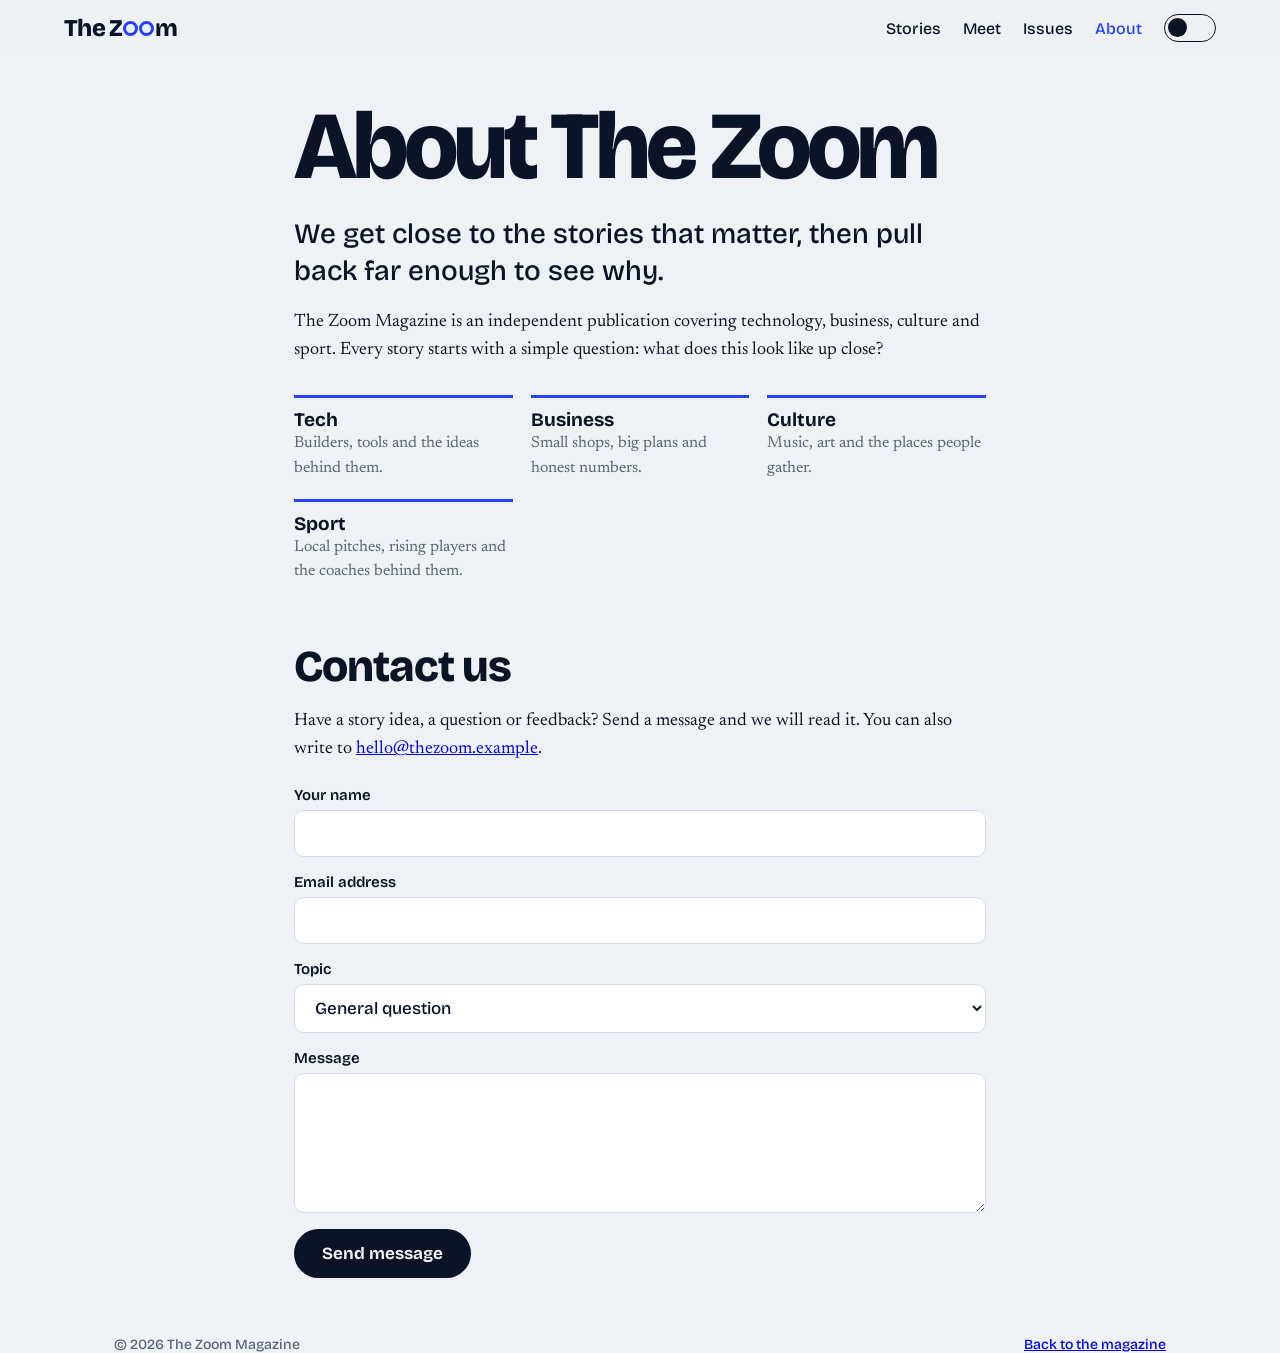
==== about.html @ 5d70ca10 "Add files via upload" ====
<!DOCTYPE html>
<html lang="en">
<head>
<meta charset="utf-8">
<meta name="viewport" content="width=device-width, initial-scale=1">
<title>About and Contact | The Zoom Magazine</title>
<meta name="description" content="About The Zoom Magazine and how to get in touch.">
<meta name="theme-color" content="#2540ff">
<script src="theme.js"></script>
<link rel="preconnect" href="https://fonts.googleapis.com">
<link rel="preconnect" href="https://fonts.gstatic.com" crossorigin>
<link href="https://fonts.googleapis.com/css2?family=Bricolage+Grotesque:opsz,wght@12..96,400..800&family=Newsreader:opsz,wght@6..72,400..600&display=swap" rel="stylesheet">
<link rel="stylesheet" href="style.css">
</head>
<body>
<header>
  <a class="logo" href="index.html" aria-label="The Zoom Magazine, home">The Z<span class="o"></span><span class="o"></span>m</a>
  <nav><a href="index.html#stories">Stories</a><a href="meet.html">Meet</a><a href="issues.html">Issues</a><a href="about.html" aria-current="page">About</a><button class="theme" id="theme" role="switch" aria-checked="false" aria-label="Dark mode"></button></nav>
</header>

<main class="wrap page">
  <h1>About The Zoom</h1>
  <p class="lead">We get close to the stories that matter, then pull back far enough to see why.</p>
  <p>The Zoom Magazine is an independent publication covering technology, business, culture and sport. Every story starts with a simple question: what does this look like up close?</p>
  <ul class="topics">
    <li><strong>Tech</strong>Builders, tools and the ideas behind them.</li>
    <li><strong>Business</strong>Small shops, big plans and honest numbers.</li>
    <li><strong>Culture</strong>Music, art and the places people gather.</li>
    <li><strong>Sport</strong>Local pitches, rising players and the coaches behind them.</li>
  </ul>

  <section class="contact" id="contact">
    <h2>Contact us</h2>
    <p>Have a story idea, a question or feedback? Send a message and we will read it. You can also write to <a id="mailink" href="mailto:hello@thezoom.example">hello@thezoom.example</a>.</p>
    <form id="cform" class="cform" novalidate>
      <div class="field"><label for="cname">Your name</label><input id="cname" autocomplete="name"></div>
      <div class="field"><label for="cemail">Email address</label><input id="cemail" type="email" autocomplete="email"></div>
      <div class="field"><label for="ctopic">Topic</label>
        <select id="ctopic"><option>General question</option><option>Story idea</option><option>Advertising</option><option>Report a problem</option></select></div>
      <div class="field"><label for="cmsg">Message</label><textarea id="cmsg"></textarea></div>
      <button type="submit">Send message</button>
      <p id="cnote" role="status"></p>
    </form>
  </section>
</main>

<footer class="wrap">
  <span>&copy; <span id="year">2026</span> The Zoom Magazine</span>
  <span><a href="index.html">Back to the magazine</a></span>
</footer>
<script src="config.js"></script>
<script>
// The email address comes from config.js. Sending opens the visitor's email app.
const TO = SITE.email;
const $ = id => document.getElementById(id);
$('year').textContent = new Date().getFullYear();
$('mailink').href = 'mailto:' + TO; $('mailink').textContent = TO;
$('cform').addEventListener('submit', e => {
  e.preventDefault();
  const name = $('cname').value.trim(), email = $('cemail').value.trim(), msg = $('cmsg').value.trim(), topic = $('ctopic').value;
  let err = '';
  if (!name) err = 'Please enter your name.';
  else if (!/^[^\s@]+@[^\s@]+\.[^\s@]+$/.test(email)) err = 'Enter a valid email address, like name@example.com.';
  else if (msg.length < 10) err = 'Write a message of at least 10 characters.';
  $('cnote').textContent = err || 'Opening your email app so you can send this message.';
  if (!err) location.href = 'mailto:' + TO + '?subject=' + encodeURIComponent('The Zoom: ' + topic) + '&body=' + encodeURIComponent(msg + '\n\nFrom ' + name + ' (' + email + ')');
});
</script>
</body>
</html>
---- style.css ----
:root{color-scheme:light;--paper:#eef1f5;--ink:#0b1426;--blue:#2540ff;--sun:#ffd23f;--mute:#5b6578;--line:#d5dbe5;--head-bg:#eef1f5e8;--lens-bg:#2540ff;--lens-ink:#ffd23f;--band:#2540ff;--field:#fff;
--head:"Bricolage Grotesque","Arial Black",system-ui,sans-serif;--body:"Newsreader",Georgia,serif}
[data-theme=dark]{color-scheme:dark;--paper:#0b1220;--ink:#e8edf7;--blue:#8a9bff;--mute:#9aa6bd;--line:#26314a;--head-bg:#0b1220e8;--lens-bg:#ffd23f;--lens-ink:#0b1220;--band:#1b2870;--field:#141d33}
*{box-sizing:border-box}
html{scroll-behavior:smooth}
body{margin:0;background:var(--paper);color:var(--ink);font:400 18px/1.55 var(--body)}
:focus-visible{outline:3px solid var(--blue);outline-offset:3px}
.wrap{max-width:1180px;margin:0 auto;padding:0 5vw}
h1,h2,h3{margin:0}
h2{font:800 clamp(28px,4vw,44px)/1.05 var(--head);letter-spacing:-.02em}
#bar{position:fixed;top:0;left:0;width:100%;height:3px;background:var(--blue);transform:scaleX(0);transform-origin:left;z-index:30}
header{position:sticky;top:0;z-index:20;display:flex;justify-content:space-between;align-items:center;padding:14px 5vw;background:var(--head-bg);backdrop-filter:blur(8px);transition:transform .3s}
header.hide{transform:translateY(-100%)}
.logo{font:800 24px var(--head);letter-spacing:-.03em;color:var(--ink);text-decoration:none}
.o{display:inline-block;width:.62em;height:.62em;border:.13em solid var(--blue);border-radius:50%;margin:0 .03em}
nav{display:flex;gap:22px;align-items:center}
nav a[aria-current]{color:var(--blue)}
.theme{position:relative;width:52px;height:28px;padding:0;border:1.5px solid var(--ink);border-radius:999px;background:transparent;cursor:pointer}
.theme::after{content:"";position:absolute;top:3px;left:3px;width:19px;height:19px;border-radius:50%;background:var(--ink);transition:transform .25s,background .25s}
.theme[aria-checked=true]::after{transform:translateX(24px);background:var(--sun)}
nav a{font:500 16px var(--head);color:var(--ink);text-decoration:none}
nav a:hover{color:var(--blue)}
section{scroll-margin-top:60px}

.hero{position:relative;height:min(84vh,700px);overflow:hidden;cursor:crosshair;touch-action:pan-y;--x:70%;--y:50%;--r:0px}
.wide,.lens .inner{position:absolute;inset:0;display:flex;flex-direction:column;justify-content:center;padding:0 5vw}
.mast{font:800 clamp(80px,19vw,260px)/.82 var(--head);letter-spacing:-.045em}
.tag{font:500 clamp(18px,2.4vw,28px)/1.25 var(--head);margin:22px 0 0;max-width:22ch}
.lens{position:absolute;inset:0;background:var(--lens-bg);color:var(--lens-ink);clip-path:circle(var(--r) at var(--x) var(--y));pointer-events:none}
.lens .inner{transform:scale(1.7);transform-origin:var(--x) var(--y)}
.ring{position:absolute;left:var(--x);top:var(--y);width:calc(var(--r)*2);height:calc(var(--r)*2);transform:translate(-50%,-50%);border:3px solid var(--sun);border-radius:50%;box-shadow:0 0 0 2px var(--blue);pointer-events:none}
.hint{position:absolute;left:5vw;bottom:22px;margin:0;font:500 14px var(--head);color:var(--mute);transition:opacity .4s}
.hint.gone{opacity:0}

#stories{padding-top:56px}
.tools{display:flex;flex-wrap:wrap;gap:14px;justify-content:space-between;align-items:center;margin:22px 0 10px}
.chips{display:flex;flex-wrap:wrap;gap:10px}
.search{flex:0 1 280px;font:500 16px var(--head);padding:10px 18px;border:1.5px solid var(--ink);background:transparent}
.search::placeholder{color:var(--mute)}
.count{margin:0 0 22px;font:500 14px var(--head);color:var(--mute)}
.empty{grid-column:1/-1;color:var(--mute)}
.chip{font:600 15px var(--head);padding:8px 18px;border-radius:999px;border:1.5px solid var(--ink);background:transparent;color:var(--ink);cursor:pointer;transition:background .2s,color .2s}
.chip:hover{background:var(--line)}
.chip[aria-pressed=true]{background:var(--ink);color:var(--paper)}
.grid{display:grid;grid-template-columns:repeat(auto-fill,minmax(270px,1fr));gap:34px 24px;transition:opacity .18s,transform .18s}
.grid.swap{opacity:0;transform:translateY(8px)}
.feat{grid-column:span 2}
.card{position:relative}
.card:focus-within{outline:3px solid var(--blue);outline-offset:6px;border-radius:6px}
.art{position:relative;overflow:hidden;border-radius:6px;aspect-ratio:4/3;background:var(--b)}
.feat .art{aspect-ratio:16/9}
.art i{display:block;width:100%;height:100%;transition:transform .6s cubic-bezier(.2,.7,.2,1);
background:radial-gradient(circle at 72% 62%,transparent 0 20%,#ffffff66 20% 22%,transparent 23%),radial-gradient(circle at 28% 32%,var(--c) 0 14%,transparent 15%),linear-gradient(135deg,var(--a),var(--b))}
.art img{position:absolute;inset:0;width:100%;height:100%;object-fit:cover;transition:transform .6s cubic-bezier(.2,.7,.2,1)}
.card:hover .art i,.card:focus-within .art i,.card:hover .art img,.card:focus-within .art img{transform:scale(1.15)}
.meta{display:flex;gap:12px;font:600 13px var(--head);color:var(--mute);margin:14px 0 6px}
.cat{color:var(--blue)}
h3{font:700 clamp(20px,2.2vw,26px)/1.12 var(--head);letter-spacing:-.01em;margin-bottom:8px}
.feat h3{font-size:clamp(26px,3.2vw,38px)}
h3 a{color:inherit;text-decoration:none}
h3 a::after{content:"";position:absolute;inset:0}
.card p{margin:0;color:var(--mute);font-size:17px}

.join{background:var(--band);color:#fff;padding:64px 0;margin-top:90px}
.join h2{color:var(--sun)}
.join p{margin:12px 0 0;max-width:44ch}
.join :focus-visible{outline-color:var(--sun)}
form{display:flex;flex-wrap:wrap;gap:10px;margin-top:22px;max-width:560px}
input{flex:1 1 240px;font:500 17px var(--head);padding:14px 20px;border:0;border-radius:999px;background:var(--field);color:var(--ink)}
.join input{background:#fff;color:#0b1426}
form button{font:700 17px var(--head);padding:14px 28px;border:0;border-radius:999px;background:var(--sun);color:#0b1426;cursor:pointer}
form button:hover{background:#fff}
#note{min-height:1.6em;font:500 16px var(--head)}
footer{display:flex;flex-wrap:wrap;justify-content:space-between;gap:8px;padding-top:28px;padding-bottom:36px;font:500 14px var(--head);color:var(--mute)}

dialog{width:min(720px,92vw);max-height:88vh;padding:0;border:0;border-radius:12px;background:var(--paper);color:var(--ink);overflow:auto}
dialog::backdrop{background:#0b1426cc;backdrop-filter:blur(3px)}
dialog[open]{animation:pop .28s cubic-bezier(.2,.8,.2,1)}
@keyframes pop{from{opacity:0;transform:scale(.94)}}
.xbar{position:sticky;top:0;height:0;display:flex;justify-content:flex-end;z-index:2}
.x{margin:12px;font:700 14px var(--head);padding:8px 16px;border:0;border-radius:999px;background:var(--paper);color:var(--ink);cursor:pointer}
.rd-art{aspect-ratio:21/9;border-radius:0}
.rd-body{padding:6px 5vw 36px;max-width:620px;margin:0 auto}
.rd-body h2{margin-bottom:16px}
.rd-body p{margin:0 0 1em}

.page{max-width:820px;padding-top:48px;padding-bottom:40px}
.page h1{font:800 clamp(44px,9vw,96px)/.9 var(--head);letter-spacing:-.04em;margin-bottom:26px}
.lead{font:500 clamp(20px,2.6vw,28px)/1.3 var(--head);margin:0 0 20px}
.topics{display:grid;grid-template-columns:repeat(auto-fit,minmax(170px,1fr));gap:18px;margin:30px 0;padding:0;list-style:none}
.topics li{border-top:3px solid var(--blue);padding-top:10px;color:var(--mute);font-size:16px}
.topics strong{display:block;font:700 19px var(--head);color:var(--ink)}
.contact{margin-top:60px}
.cform{display:block;max-width:none}
.field{display:grid;gap:6px;margin-bottom:16px}
label{font:600 15px var(--head)}
.field input,.field select,.field textarea{width:100%;font:500 17px var(--head);padding:12px 16px;border:1.5px solid var(--line);border-radius:10px;background:var(--field);color:var(--ink)}
.field textarea{min-height:140px;resize:vertical}
.cform button{background:var(--ink);color:var(--paper)}
.cform button:hover{background:var(--blue);color:#fff}
[hidden]{display:none!important}
.btn{display:inline-block;font:700 16px var(--head);padding:12px 24px;border:1.5px solid var(--ink);border-radius:999px;background:transparent;color:var(--ink);text-decoration:none;cursor:pointer;transition:background .2s,color .2s}
.btn:hover{background:var(--line)}
.btn.primary{background:var(--ink);color:var(--paper)}
.btn.primary:hover{background:var(--blue);border-color:var(--blue);color:#fff}
.badge{display:inline-block;font:700 13px var(--head);background:var(--sun);color:#0b1426;padding:4px 12px;border-radius:999px}
.cover{position:relative;display:block;overflow:hidden;border-radius:6px;aspect-ratio:3/4;background:var(--line);box-shadow:0 18px 40px -22px #000a}
.cover img{display:block;width:100%;height:100%;object-fit:cover;transition:transform .6s cubic-bezier(.2,.7,.2,1)}
.cover:hover img{transform:scale(1.06)}
.imeta{margin:0;font:600 14px var(--head);color:var(--mute)}
.latest{display:grid;grid-template-columns:minmax(220px,360px) 1fr;gap:clamp(24px,5vw,64px);align-items:center;padding-top:48px}
.latest h1{font:800 clamp(38px,6vw,72px)/.95 var(--head);letter-spacing:-.035em;margin:14px 0}
.latest p{margin:0 0 12px}
.opts{list-style:none;padding:0;margin:24px 0 0;max-width:520px}
.opt{display:flex;align-items:center;justify-content:space-between;gap:12px;flex-wrap:wrap;padding:14px 0;border-top:1px solid var(--line)}
.opt b{display:block;font:700 18px var(--head)}
.opt span{font:500 15px var(--head);color:var(--mute)}
.next{margin-top:18px;font:500 15px var(--head);color:var(--mute)}
#archive{padding-top:72px}
.shelf{display:grid;grid-template-columns:repeat(auto-fill,minmax(210px,1fr));gap:36px 24px;margin-top:26px}
.issue h3{font:700 20px var(--head);margin:14px 0 2px}
.issue .imeta{margin-bottom:12px}
.mini{display:flex;flex-wrap:wrap;gap:8px}
.mini .btn{padding:7px 14px;font-size:14px}
.teaser{display:grid;grid-template-columns:150px 1fr;gap:28px;align-items:center;margin-top:80px}
.teaser h2{margin:10px 0}
.teaser p{margin:0 0 16px;color:var(--mute)}
.cform button{margin-right:8px}
.cform .alt{background:transparent;color:var(--ink);border:1.5px solid var(--ink)}
#order{width:min(520px,94vw)}
#order form{margin:0;padding:28px}
#order h2{font-size:30px;margin-bottom:6px}
#order .imeta{margin-bottom:20px}
#viewer{width:min(960px,96vw);height:90vh;overflow:hidden}
.vbar{display:flex;justify-content:space-between;align-items:center;gap:10px;padding:10px 14px;font:700 16px var(--head)}
.vbar span:last-child{display:flex;gap:8px}
.vbar .btn{padding:6px 14px;font-size:14px}
#viewer iframe{display:block;width:100%;height:calc(100% - 56px);border:0;background:#fff}
@media (max-width:700px){.latest{grid-template-columns:1fr}.latest .cover{max-width:300px}.teaser{grid-template-columns:100px 1fr}}
.top{list-style:none;margin:22px 0 0;padding:0;display:grid;grid-template-columns:repeat(auto-fit,minmax(220px,1fr));gap:22px}
.top a{display:block;color:inherit;text-decoration:none;border-top:3px solid var(--ink);padding-top:12px}
.top b{display:block;font:800 44px/1 var(--head);letter-spacing:-.03em;color:var(--blue)}
.top .cat{font:600 13px var(--head)}
.top strong{display:block;margin-top:4px;font:700 19px/1.2 var(--head)}
.top a:hover strong{color:var(--blue)}
#popular{padding-top:72px}
.article{max-width:760px;padding-top:36px}
.back{font:600 15px var(--head);color:var(--mute);text-decoration:none}
.back:hover{color:var(--blue)}
.article h1{font:800 clamp(34px,6vw,60px)/1 var(--head);letter-spacing:-.03em;margin:6px 0 14px}
.dek{font:500 clamp(19px,2.4vw,24px)/1.35 var(--head);color:var(--mute);margin:0 0 14px}
.byline{margin:0 0 26px;font:600 14px var(--head);color:var(--mute)}
.art.wideimg{aspect-ratio:16/9;margin-bottom:34px}
.prose{font-size:20px;line-height:1.7}
.prose p{margin:0 0 1.2em}
.prose h2{font:800 28px/1.15 var(--head);letter-spacing:-.01em;margin:1.6em 0 .6em}
.prose blockquote{margin:1.6em 0;padding-left:20px;border-left:4px solid var(--blue);font:600 24px/1.3 var(--head)}
.prose a{color:var(--blue)}
.share{display:flex;flex-wrap:wrap;align-items:center;gap:10px;margin:36px 0 8px;padding:20px 0;border-top:1px solid var(--line);border-bottom:1px solid var(--line)}
.share span{margin-right:6px;font:700 15px var(--head)}
.share .btn{padding:8px 18px;font-size:15px}
.more{padding-top:48px}
.more .grid{margin-top:22px}
.pop{position:fixed;right:20px;bottom:20px;z-index:40;width:min(380px,calc(100vw - 32px));padding:22px;background:var(--paper);color:var(--ink);border:1.5px solid var(--ink);border-radius:14px;box-shadow:0 22px 50px -20px #000a;opacity:0;transform:translateY(30px);transition:transform .35s cubic-bezier(.2,.8,.2,1),opacity .35s}
.pop.show{opacity:1;transform:none}
.pop h2{font:800 22px/1.1 var(--head);margin:0 30px 8px 0}
.pop p{margin:0 0 12px;font-size:16px;color:var(--mute)}
.pop form{margin:0;gap:8px;max-width:none}
.pop input{flex:1 1 150px;padding:11px 16px;border:1.5px solid var(--line)}
.pop form button{padding:11px 20px;font-size:16px}
.pop #pnote{min-height:0;margin:10px 0 0;font:500 14px var(--head)}
.pclose{position:absolute;top:10px;right:12px;width:32px;height:32px;padding:0;border:0;border-radius:50%;background:transparent;color:var(--ink);font:400 26px/1 var(--head);cursor:pointer}
.pclose:hover{background:var(--line)}
@media (max-width:640px){.feat{grid-column:auto}nav{gap:14px}}
@media (prefers-reduced-motion:reduce){html{scroll-behavior:auto}*{transition:none!important;animation:none!important}}

.meet-hero{padding-top:56px}
.meet-hero h1{font:800 clamp(72px,16vw,190px)/.85 var(--head);letter-spacing:-.045em}
.meet-hero .lead{max-width:30ch;margin-top:22px}
.people{display:grid;grid-template-columns:repeat(auto-fit,minmax(300px,1fr));gap:64px 40px;margin-top:44px}
.person{position:relative;display:grid;gap:10px;align-content:start;justify-items:start}
.person:focus-within{outline:3px solid var(--blue);outline-offset:8px;border-radius:12px}
.portrait{width:min(100%,280px);aspect-ratio:1;border-radius:50%;border:3px solid var(--sun);box-shadow:0 0 0 4px var(--blue);margin:4px 4px 12px}
.person:hover .portrait i,.person:hover .portrait img,.person:focus-within .portrait i,.person:focus-within .portrait img{transform:scale(1.12)}
.role{font:700 13px var(--head);letter-spacing:.06em;text-transform:uppercase;color:var(--blue)}
.person h2{font:800 clamp(32px,4vw,46px)/1 var(--head);letter-spacing:-.025em}
.person h2 a{color:inherit;text-decoration:none}
.person h2 a::after{content:"";position:absolute;inset:0}
.person p{margin:0;font-size:18px;color:var(--mute);max-width:34ch}
.by{font:600 14px var(--head);color:var(--mute)}
.go{font:700 15px var(--head)}
.person:hover .go{color:var(--blue)}
.contribute{margin-top:90px;padding:36px clamp(20px,4vw,44px);border:1.5px solid var(--ink);border-radius:14px;max-width:calc(1180px - 10vw)}
.contribute p{max-width:50ch;margin:12px 0 20px}
@media (max-width:640px){nav{gap:10px}nav a{font-size:14px}.logo{font-size:21px}.theme{width:46px}.theme[aria-checked=true]::after{transform:translateX(18px)}}
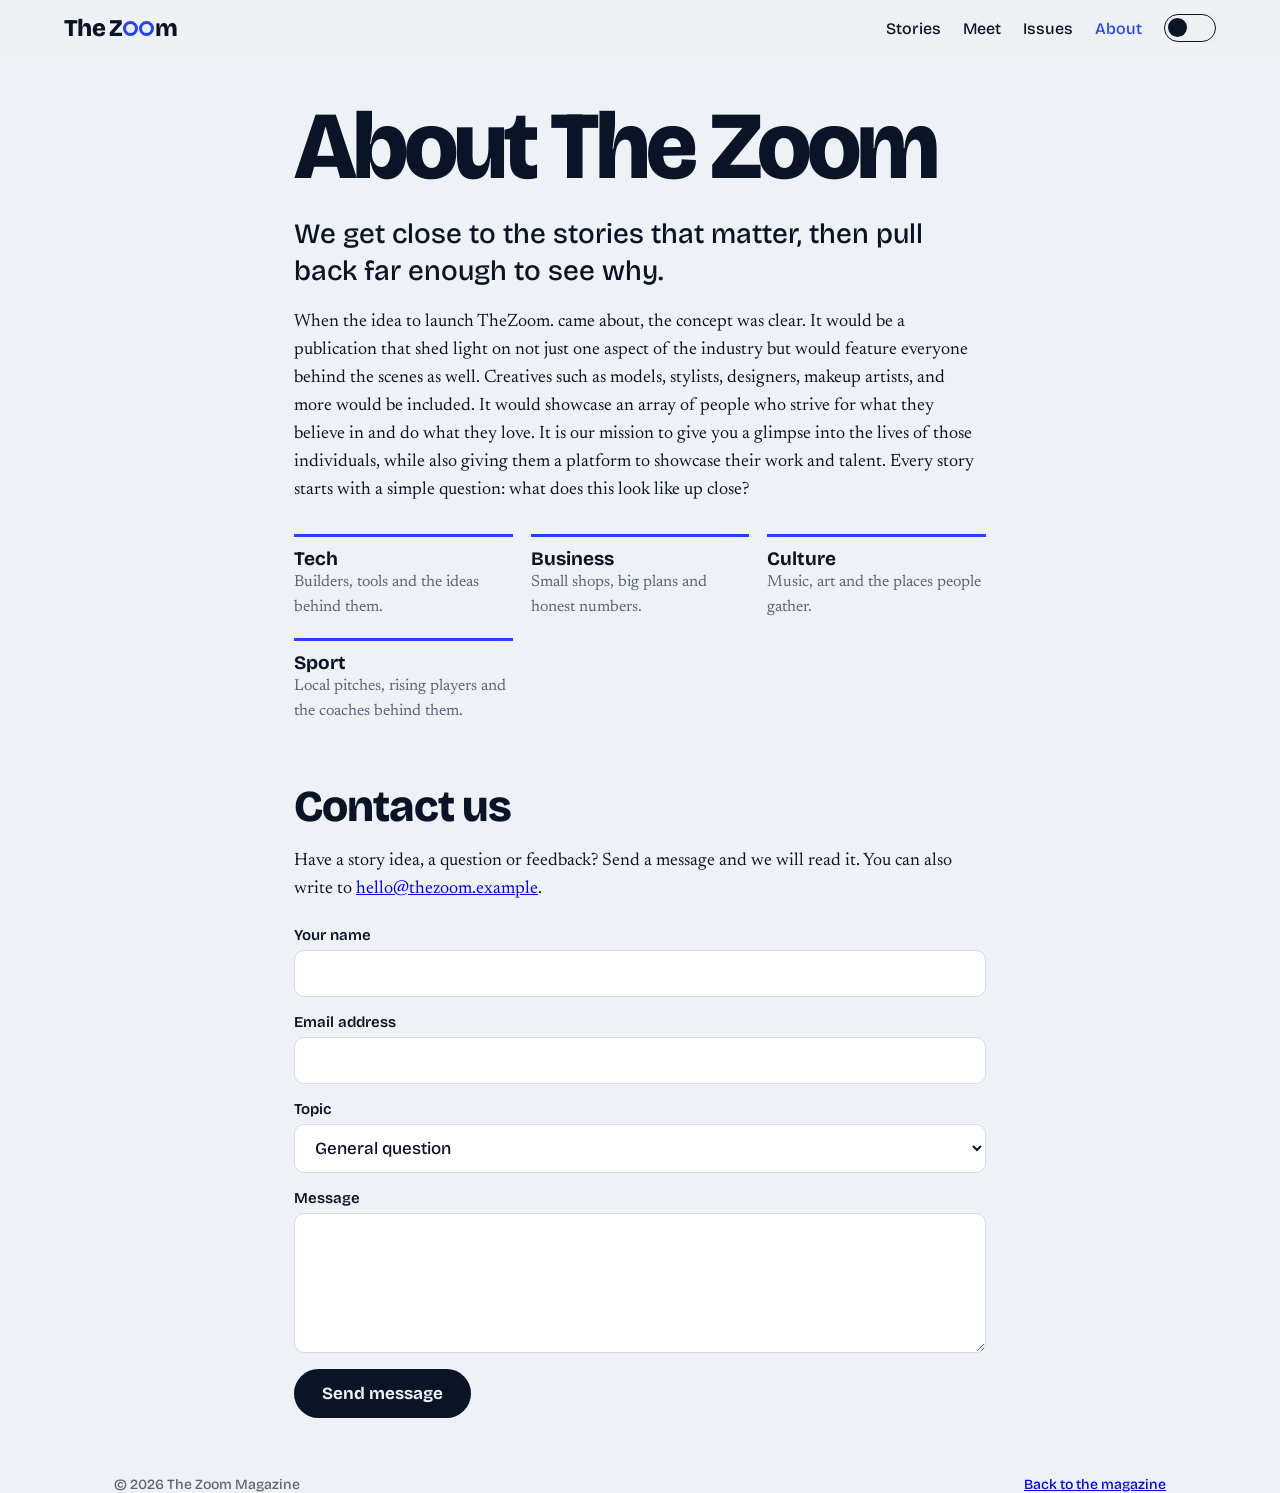
==== commit 0e74d79b: "Revise title, description, and main content in about.html Updated the title and description meta tag" ====
--- a/about.html
+++ b/about.html
@@ -3,8 +3,8 @@
 <head>
 <meta charset="utf-8">
 <meta name="viewport" content="width=device-width, initial-scale=1">
-<title>About and Contact | The Zoom Magazine</title>
-<meta name="description" content="About The Zoom Magazine and how to get in touch.">
+<title>About and Contact | TheZoom Magazine</title>
+<meta name="description" content="About TheZoom Magazine and how to get in touch.">
 <meta name="theme-color" content="#2540ff">
 <script src="theme.js"></script>
 <link rel="preconnect" href="https://fonts.googleapis.com">
@@ -21,7 +21,7 @@
 <main class="wrap page">
   <h1>About The Zoom</h1>
   <p class="lead">We get close to the stories that matter, then pull back far enough to see why.</p>
-  <p>The Zoom Magazine is an independent publication covering technology, business, culture and sport. Every story starts with a simple question: what does this look like up close?</p>
+  <p>When the idea to launch TheZoom. came about, the concept was clear. It would be a publication that shed light on not just one aspect of the industry but would feature everyone behind the scenes as well. Creatives such as models, stylists, designers, makeup artists, and more would be included. It would showcase an array of people who strive for what they believe in and do what they love. It is our mission to give you a glimpse into the lives of those individuals, while also giving them a platform to showcase their work and talent. Every story starts with a simple question: what does this look like up close?</p>
   <ul class="topics">
     <li><strong>Tech</strong>Builders, tools and the ideas behind them.</li>
     <li><strong>Business</strong>Small shops, big plans and honest numbers.</li>
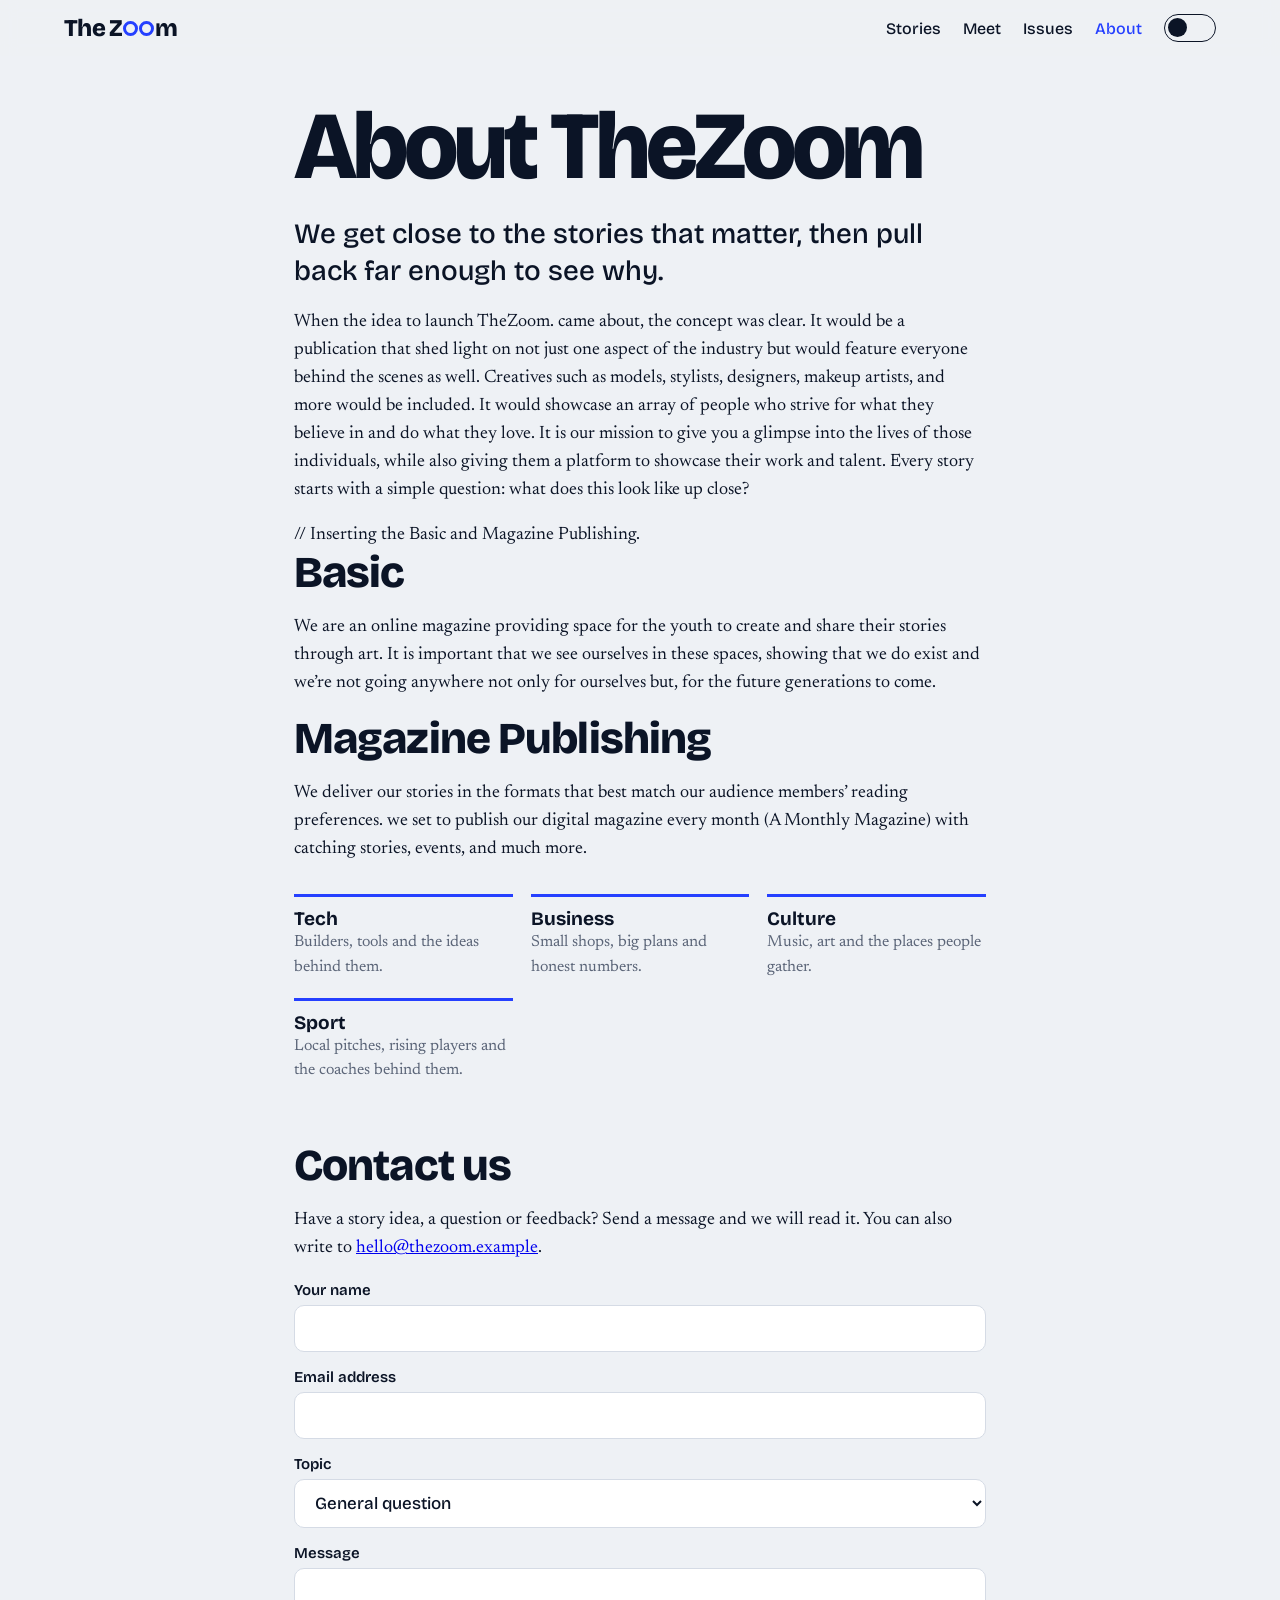
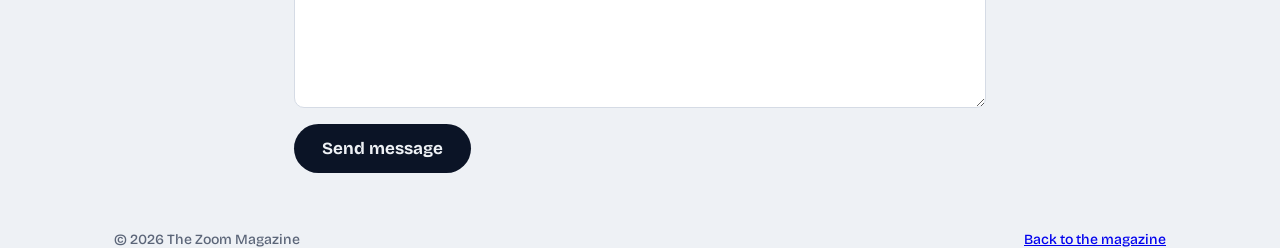
==== commit 352db2aa: "Revise About section and add new content Updated the title and added sections for Basic and Magazine" ====
--- a/about.html
+++ b/about.html
@@ -19,9 +19,18 @@
 </header>
 
 <main class="wrap page">
-  <h1>About The Zoom</h1>
+  <h1>About TheZoom</h1>
   <p class="lead">We get close to the stories that matter, then pull back far enough to see why.</p>
   <p>When the idea to launch TheZoom. came about, the concept was clear. It would be a publication that shed light on not just one aspect of the industry but would feature everyone behind the scenes as well. Creatives such as models, stylists, designers, makeup artists, and more would be included. It would showcase an array of people who strive for what they believe in and do what they love. It is our mission to give you a glimpse into the lives of those individuals, while also giving them a platform to showcase their work and talent. Every story starts with a simple question: what does this look like up close?</p>
+
+  // Inserting the Basic and Magazine Publishing. 
+  
+  <h2>Basic</h2>
+    <p>We are an online magazine providing space for the youth to create and share their stories through art. It is important that we see ourselves in these spaces, showing that we do exist and we’re not going anywhere not only for ourselves but, for the future generations to come.</p>
+   <h2>Magazine Publishing</h2>
+    <p>We deliver our stories in the formats that best match our audience members’ reading preferences. we set to publish our digital magazine every month (A Monthly Magazine) with catching stories, events, and much more. </p>
+  
+  <form id="cform" class="cform" novalidate>
   <ul class="topics">
     <li><strong>Tech</strong>Builders, tools and the ideas behind them.</li>
     <li><strong>Business</strong>Small shops, big plans and honest numbers.</li>
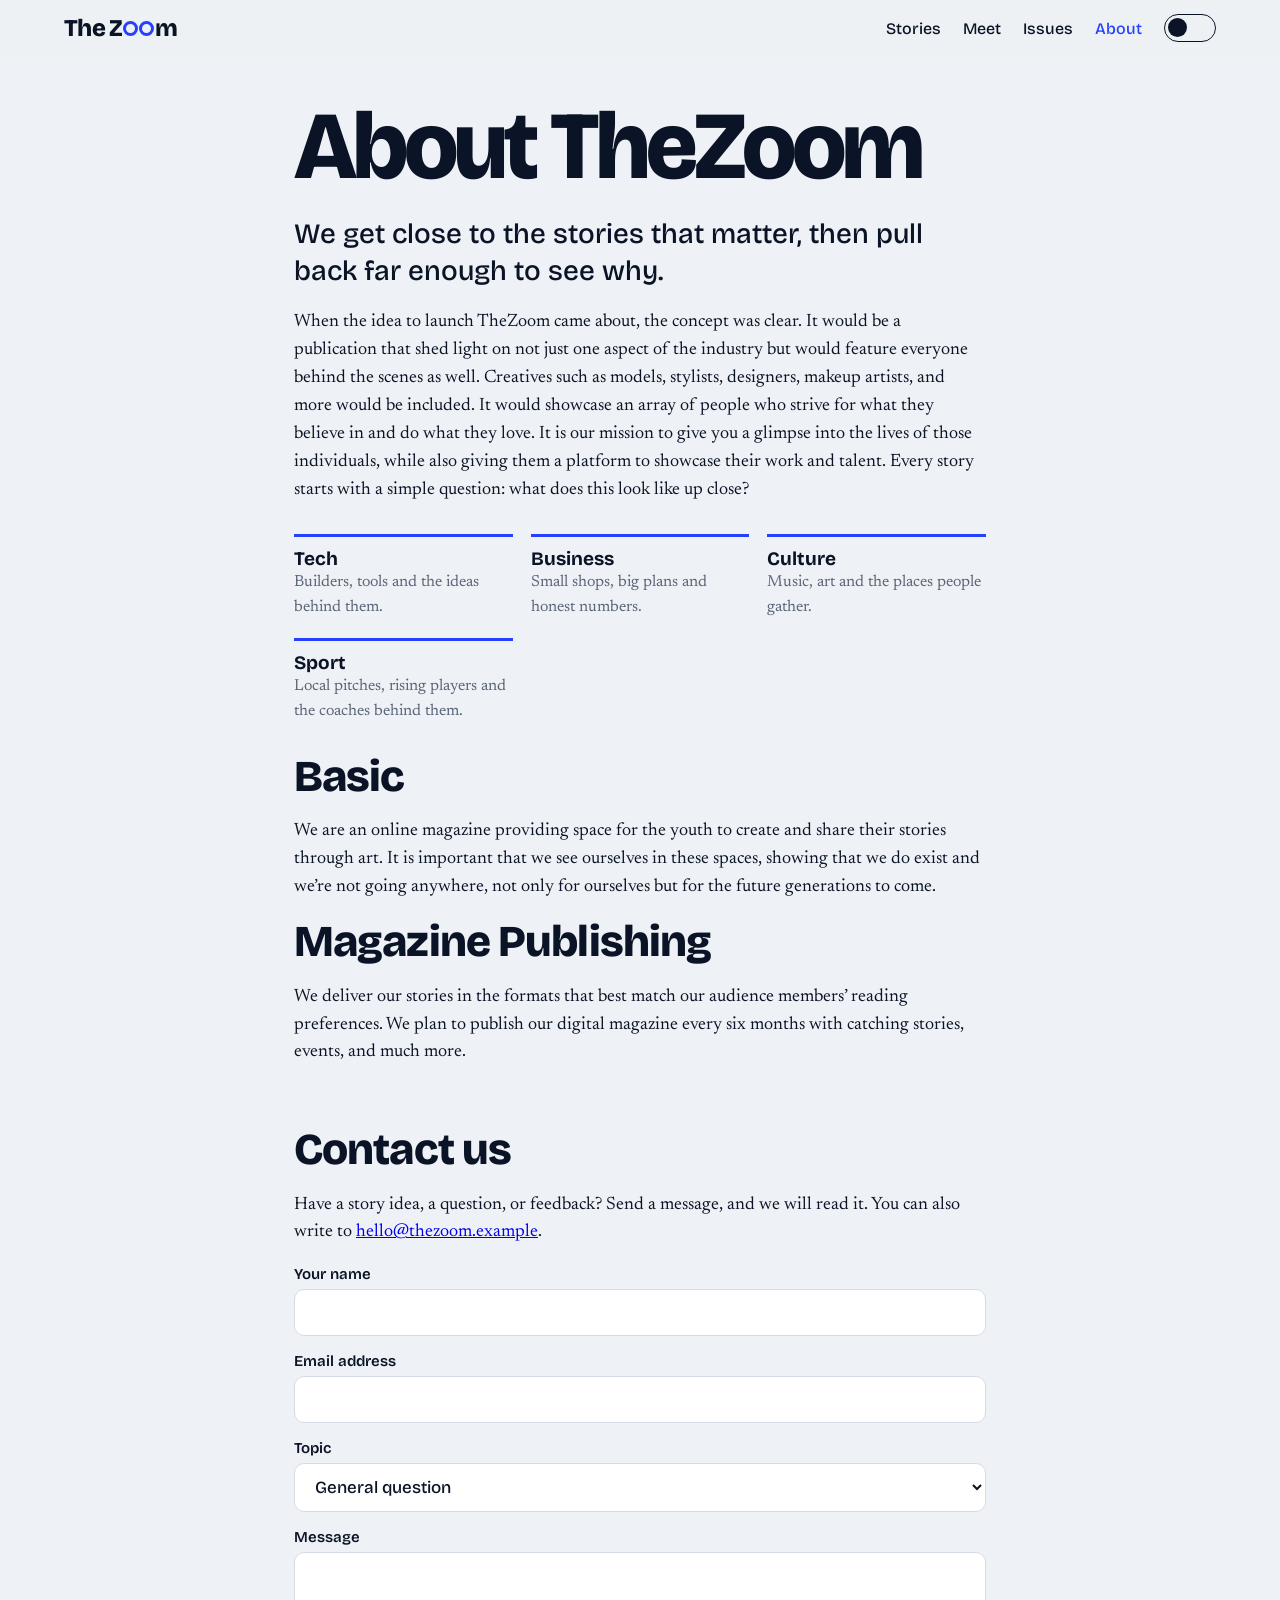
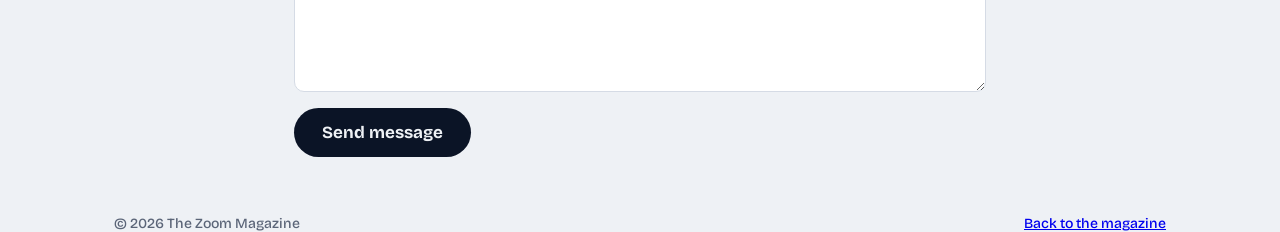
==== commit c837ef7c: "Revise About section for clarity and updates Updated content for clarity and consistency, including " ====
--- a/about.html
+++ b/about.html
@@ -21,14 +21,7 @@
 <main class="wrap page">
   <h1>About TheZoom</h1>
   <p class="lead">We get close to the stories that matter, then pull back far enough to see why.</p>
-  <p>When the idea to launch TheZoom. came about, the concept was clear. It would be a publication that shed light on not just one aspect of the industry but would feature everyone behind the scenes as well. Creatives such as models, stylists, designers, makeup artists, and more would be included. It would showcase an array of people who strive for what they believe in and do what they love. It is our mission to give you a glimpse into the lives of those individuals, while also giving them a platform to showcase their work and talent. Every story starts with a simple question: what does this look like up close?</p>
-
-  // Inserting the Basic and Magazine Publishing. 
-  
-  <h2>Basic</h2>
-    <p>We are an online magazine providing space for the youth to create and share their stories through art. It is important that we see ourselves in these spaces, showing that we do exist and we’re not going anywhere not only for ourselves but, for the future generations to come.</p>
-   <h2>Magazine Publishing</h2>
-    <p>We deliver our stories in the formats that best match our audience members’ reading preferences. we set to publish our digital magazine every month (A Monthly Magazine) with catching stories, events, and much more. </p>
+  <p>When the idea to launch TheZoom came about, the concept was clear. It would be a publication that shed light on not just one aspect of the industry but would feature everyone behind the scenes as well. Creatives such as models, stylists, designers, makeup artists, and more would be included. It would showcase an array of people who strive for what they believe in and do what they love. It is our mission to give you a glimpse into the lives of those individuals, while also giving them a platform to showcase their work and talent. Every story starts with a simple question: what does this look like up close?</p>
   
   <form id="cform" class="cform" novalidate>
   <ul class="topics">
@@ -37,10 +30,15 @@
     <li><strong>Culture</strong>Music, art and the places people gather.</li>
     <li><strong>Sport</strong>Local pitches, rising players and the coaches behind them.</li>
   </ul>
-
+ 
+    <h2>Basic</h2>
+    <p>We are an online magazine providing space for the youth to create and share their stories through art. It is important that we see ourselves in these spaces, showing that we do exist and we’re not going anywhere, not only for ourselves but for the future generations to come.</p>
+   <h2>Magazine Publishing</h2>
+    <p>We deliver our stories in the formats that best match our audience members’ reading preferences. We plan to publish our digital magazine every six months with catching stories, events, and much more. </p>
+    
   <section class="contact" id="contact">
     <h2>Contact us</h2>
-    <p>Have a story idea, a question or feedback? Send a message and we will read it. You can also write to <a id="mailink" href="mailto:hello@thezoom.example">hello@thezoom.example</a>.</p>
+    <p>Have a story idea, a question, or feedback? Send a message, and we will read it. You can also write to <a id="mailink" href="mailto:hello@thezoom.example">hello@thezoom.example</a>.</p>
     <form id="cform" class="cform" novalidate>
       <div class="field"><label for="cname">Your name</label><input id="cname" autocomplete="name"></div>
       <div class="field"><label for="cemail">Email address</label><input id="cemail" type="email" autocomplete="email"></div>
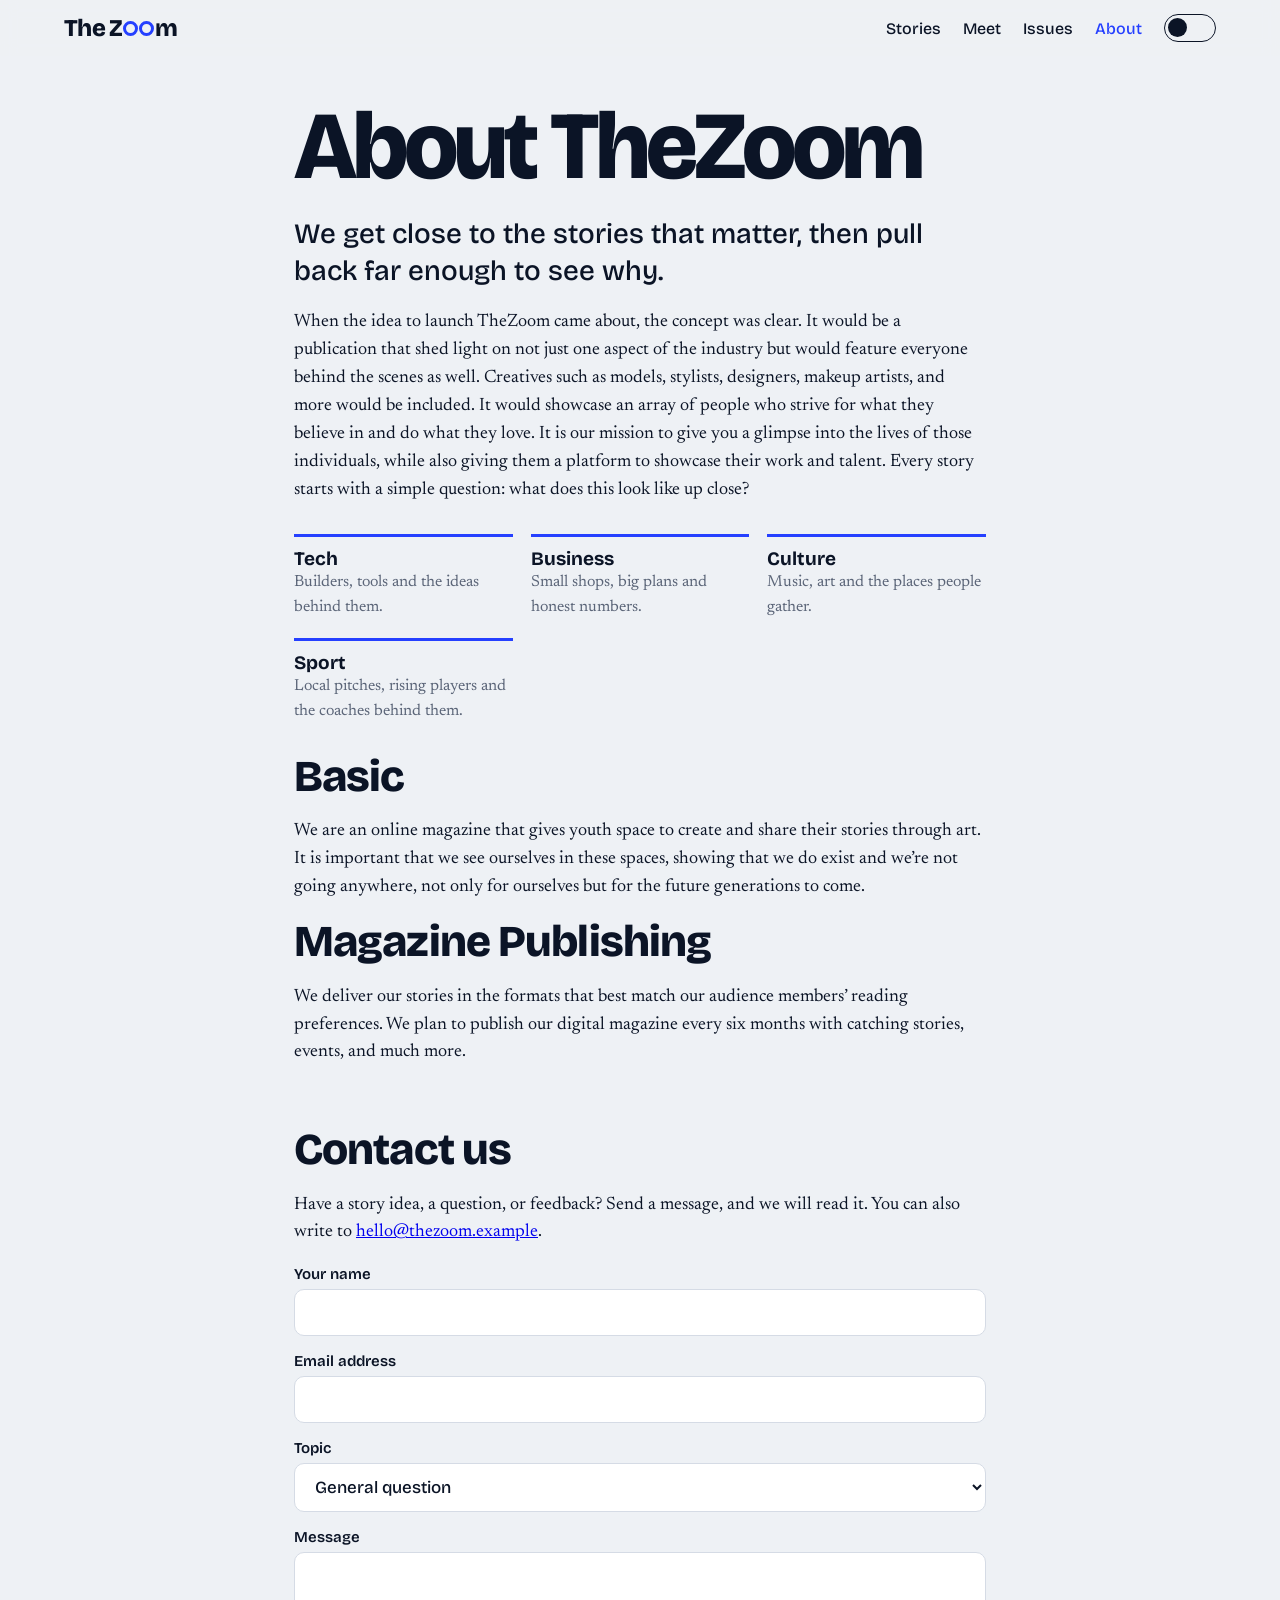
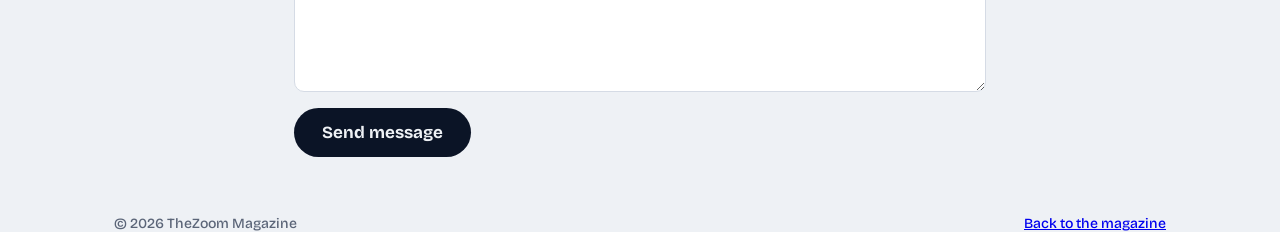
==== commit cd86b727: "Update contact email and magazine name" ====
--- a/about.html
+++ b/about.html
@@ -30,15 +30,14 @@
     <li><strong>Culture</strong>Music, art and the places people gather.</li>
     <li><strong>Sport</strong>Local pitches, rising players and the coaches behind them.</li>
   </ul>
- 
     <h2>Basic</h2>
-    <p>We are an online magazine providing space for the youth to create and share their stories through art. It is important that we see ourselves in these spaces, showing that we do exist and we’re not going anywhere, not only for ourselves but for the future generations to come.</p>
+    <p>We are an online magazine that gives youth space to create and share their stories through art. It is important that we see ourselves in these spaces, showing that we do exist and we’re not going anywhere, not only for ourselves but for the future generations to come.</p>
    <h2>Magazine Publishing</h2>
     <p>We deliver our stories in the formats that best match our audience members’ reading preferences. We plan to publish our digital magazine every six months with catching stories, events, and much more. </p>
     
   <section class="contact" id="contact">
     <h2>Contact us</h2>
-    <p>Have a story idea, a question, or feedback? Send a message, and we will read it. You can also write to <a id="mailink" href="mailto:hello@thezoom.example">hello@thezoom.example</a>.</p>
+    <p>Have a story idea, a question, or feedback? Send a message, and we will read it. You can also write to <a id="mailink" href="mailto:thezoommagazine@gmail.com">thezoommagazine@gmail.com</a>.</p>
     <form id="cform" class="cform" novalidate>
       <div class="field"><label for="cname">Your name</label><input id="cname" autocomplete="name"></div>
       <div class="field"><label for="cemail">Email address</label><input id="cemail" type="email" autocomplete="email"></div>
@@ -52,7 +51,7 @@
 </main>
 
 <footer class="wrap">
-  <span>&copy; <span id="year">2026</span> The Zoom Magazine</span>
+  <span>&copy; <span id="year">2026</span> TheZoom Magazine</span>
   <span><a href="index.html">Back to the magazine</a></span>
 </footer>
 <script src="config.js"></script>
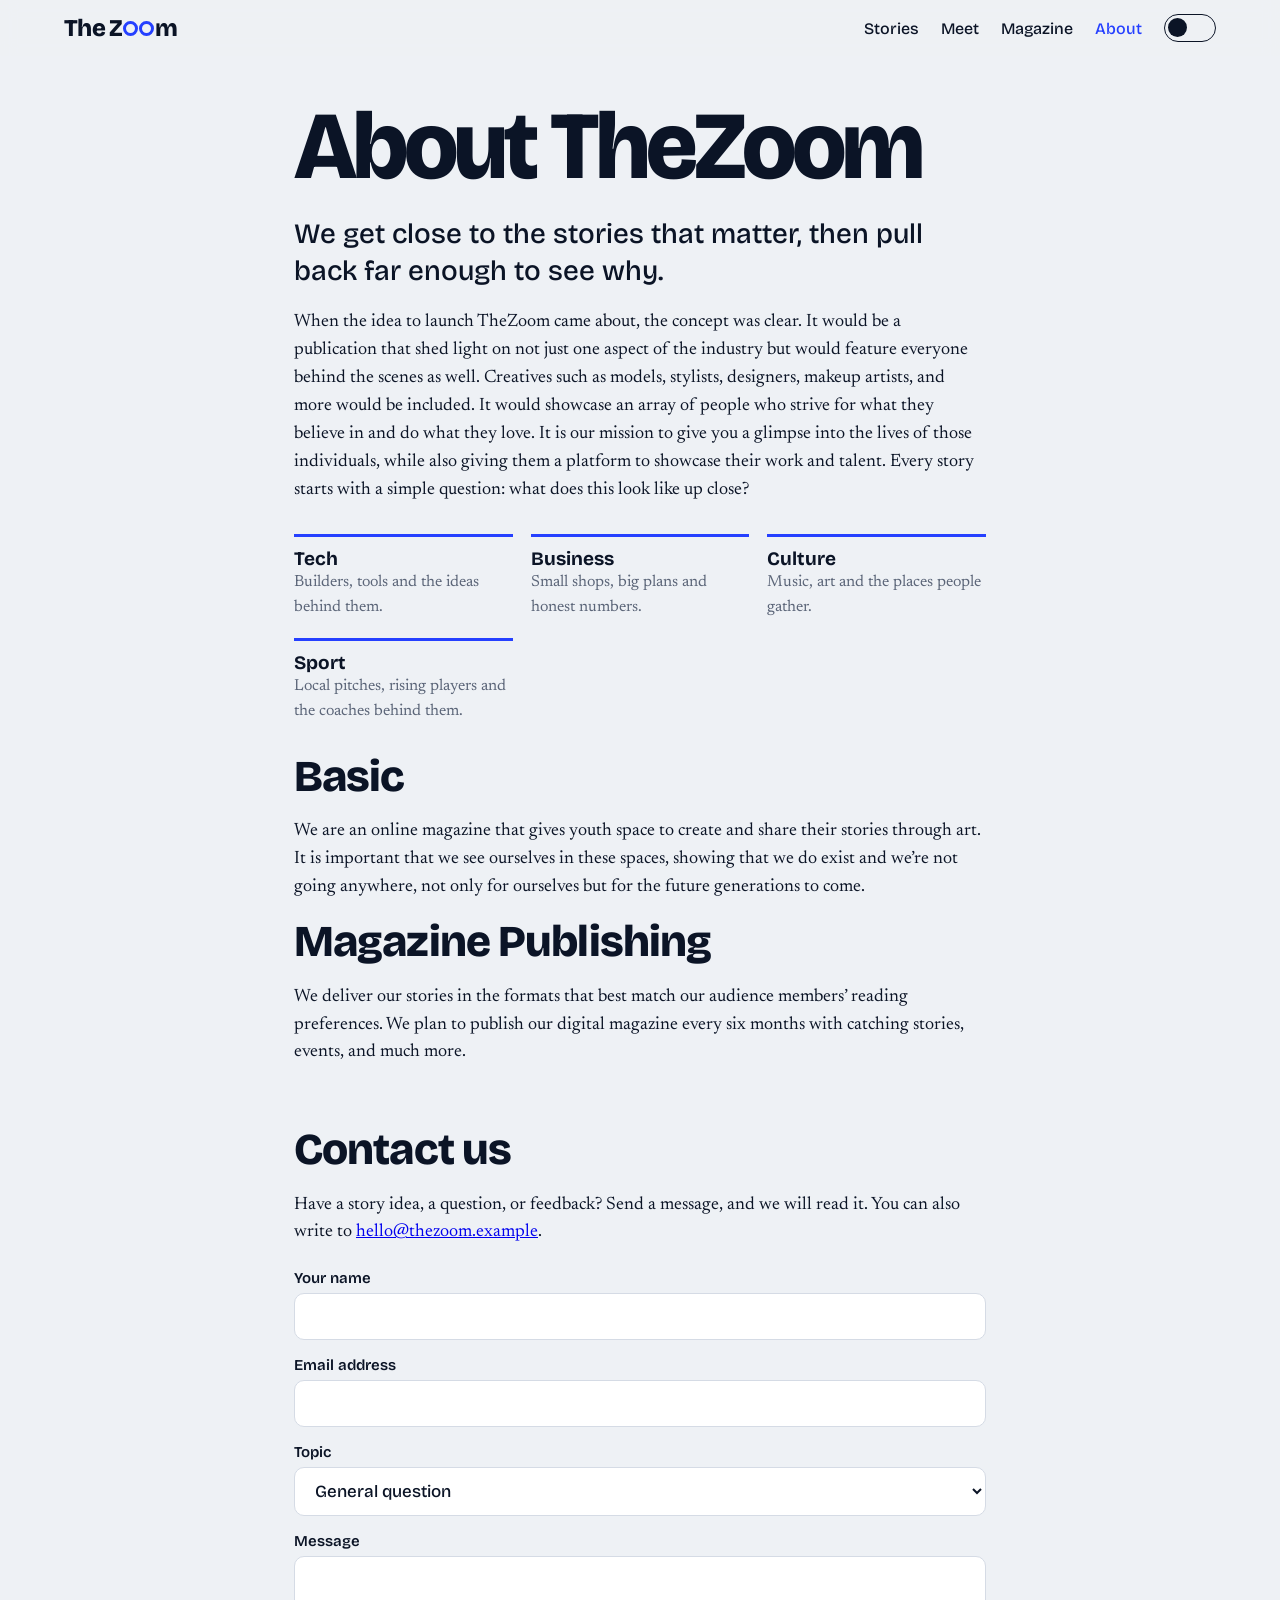
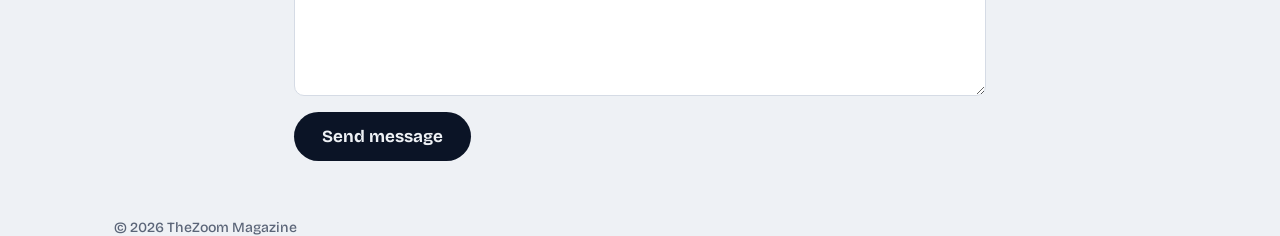
==== commit f1d25373: "Add files via upload" ====
--- a/about.html
+++ b/about.html
@@ -15,7 +15,7 @@
 <body>
 <header>
   <a class="logo" href="index.html" aria-label="The Zoom Magazine, home">The Z<span class="o"></span><span class="o"></span>m</a>
-  <nav><a href="index.html#stories">Stories</a><a href="meet.html">Meet</a><a href="issues.html">Issues</a><a href="about.html" aria-current="page">About</a><button class="theme" id="theme" role="switch" aria-checked="false" aria-label="Dark mode"></button></nav>
+  <nav><a href="index.html#stories">Stories</a><a href="meet.html">Meet</a><a href="magazine.html">Magazine</a><a href="about.html" aria-current="page">About</a><button class="theme" id="theme" role="switch" aria-checked="false" aria-label="Dark mode"></button></nav>
 </header>
 
 <main class="wrap page">
@@ -23,7 +23,6 @@
   <p class="lead">We get close to the stories that matter, then pull back far enough to see why.</p>
   <p>When the idea to launch TheZoom came about, the concept was clear. It would be a publication that shed light on not just one aspect of the industry but would feature everyone behind the scenes as well. Creatives such as models, stylists, designers, makeup artists, and more would be included. It would showcase an array of people who strive for what they believe in and do what they love. It is our mission to give you a glimpse into the lives of those individuals, while also giving them a platform to showcase their work and talent. Every story starts with a simple question: what does this look like up close?</p>
   
-  <form id="cform" class="cform" novalidate>
   <ul class="topics">
     <li><strong>Tech</strong>Builders, tools and the ideas behind them.</li>
     <li><strong>Business</strong>Small shops, big plans and honest numbers.</li>
@@ -50,10 +49,7 @@
   </section>
 </main>
 
-<footer class="wrap">
-  <span>&copy; <span id="year">2026</span> TheZoom Magazine</span>
-  <span><a href="index.html">Back to the magazine</a></span>
-</footer>
+<footer class="wrap"><span>&copy; <span id="year">2026</span> TheZoom Magazine</span></footer>
 <script src="config.js"></script>
 <script>
 // The email address comes from config.js. Sending opens the visitor's email app.
--- a/style.css
+++ b/style.css
@@ -193,3 +193,18 @@
 .contribute{margin-top:90px;padding:36px clamp(20px,4vw,44px);border:1.5px solid var(--ink);border-radius:14px;max-width:calc(1180px - 10vw)}
 .contribute p{max-width:50ch;margin:12px 0 20px}
 @media (max-width:640px){nav{gap:10px}nav a{font-size:14px}.logo{font-size:21px}.theme{width:46px}.theme[aria-checked=true]::after{transform:translateX(18px)}}
+
+#meetteaser{padding-top:72px}
+.shead{display:flex;flex-wrap:wrap;justify-content:space-between;align-items:center;gap:12px}
+.meet-row{display:grid;grid-template-columns:repeat(auto-fit,minmax(200px,1fr));gap:26px;margin-top:26px}
+.mp{display:grid;align-content:start;gap:4px;color:inherit;text-decoration:none}
+.mp:focus-visible{outline:3px solid var(--blue);outline-offset:6px;border-radius:6px}
+.tile{aspect-ratio:4/5;margin-bottom:8px}
+.mp:hover .tile i,.mp:hover .tile img{transform:scale(1.08)}
+.mp span{font:700 12px var(--head);letter-spacing:.06em;text-transform:uppercase;color:var(--blue)}
+.mp strong{font:800 24px/1.1 var(--head);letter-spacing:-.02em}
+.mp:hover strong{color:var(--blue)}
+
+#checkout:disabled{opacity:.45;cursor:not-allowed}
+
+.btn:disabled{opacity:.55;cursor:not-allowed;pointer-events:none;filter:grayscale(.2)}
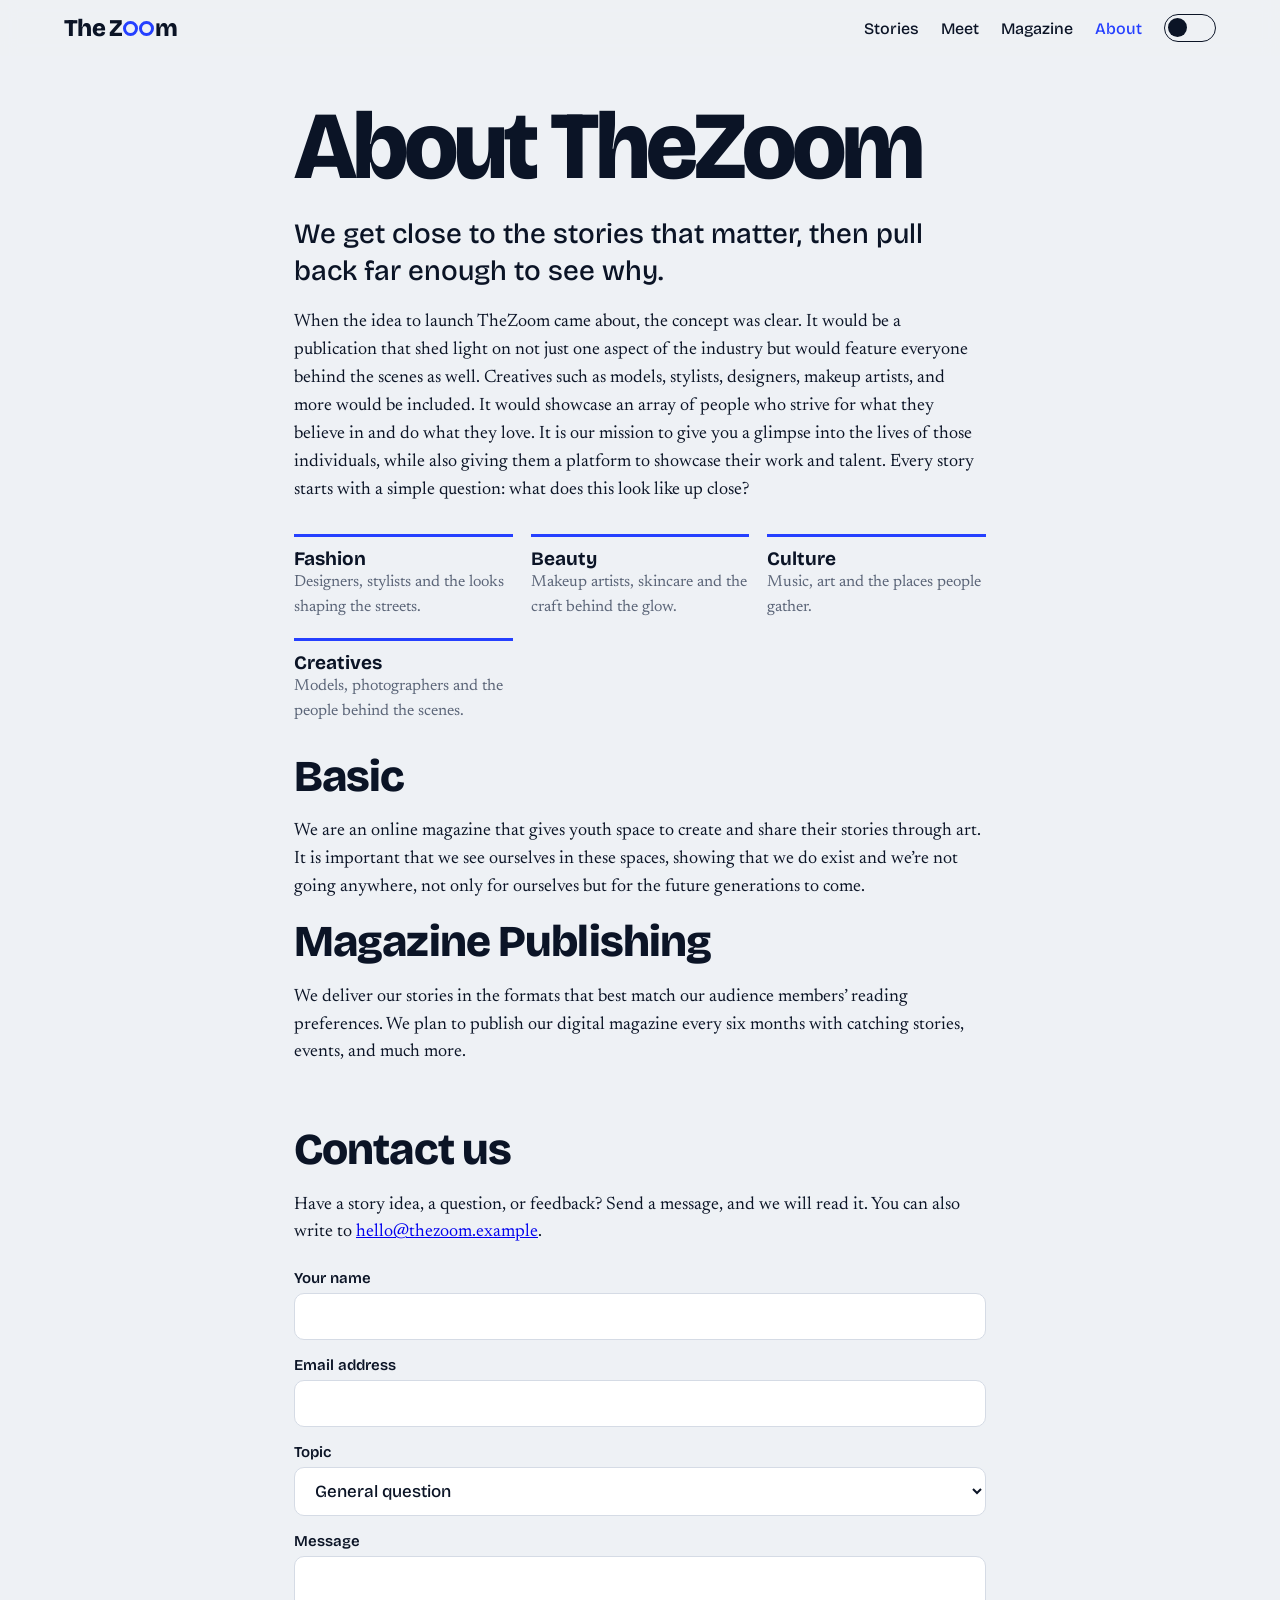
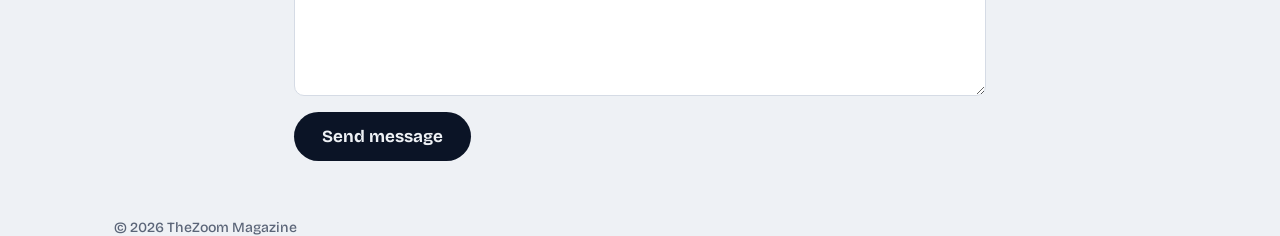
==== commit f5f99a06: "Update about.html" ====
--- a/about.html
+++ b/about.html
@@ -24,10 +24,10 @@
   <p>When the idea to launch TheZoom came about, the concept was clear. It would be a publication that shed light on not just one aspect of the industry but would feature everyone behind the scenes as well. Creatives such as models, stylists, designers, makeup artists, and more would be included. It would showcase an array of people who strive for what they believe in and do what they love. It is our mission to give you a glimpse into the lives of those individuals, while also giving them a platform to showcase their work and talent. Every story starts with a simple question: what does this look like up close?</p>
   
   <ul class="topics">
-    <li><strong>Tech</strong>Builders, tools and the ideas behind them.</li>
-    <li><strong>Business</strong>Small shops, big plans and honest numbers.</li>
+    <li><strong>Fashion</strong>Designers, stylists and the looks shaping the streets.</li>
+    <li><strong>Beauty</strong>Makeup artists, skincare and the craft behind the glow.</li>
     <li><strong>Culture</strong>Music, art and the places people gather.</li>
-    <li><strong>Sport</strong>Local pitches, rising players and the coaches behind them.</li>
+    <li><strong>Creatives</strong>Models, photographers and the people behind the scenes.</li>
   </ul>
     <h2>Basic</h2>
     <p>We are an online magazine that gives youth space to create and share their stories through art. It is important that we see ourselves in these spaces, showing that we do exist and we’re not going anywhere, not only for ourselves but for the future generations to come.</p>
--- a/style.css
+++ b/style.css
@@ -101,6 +101,9 @@
 [hidden]{display:none!important}
 .btn{display:inline-block;font:700 16px var(--head);padding:12px 24px;border:1.5px solid var(--ink);border-radius:999px;background:transparent;color:var(--ink);text-decoration:none;cursor:pointer;transition:background .2s,color .2s}
 .btn:hover{background:var(--line)}
+.btn:disabled{opacity:.58;cursor:not-allowed}
+.btn:disabled:hover{background:transparent;color:var(--ink)}
+.soon-label{font-size:.82em;white-space:nowrap}
 .btn.primary{background:var(--ink);color:var(--paper)}
 .btn.primary:hover{background:var(--blue);border-color:var(--blue);color:#fff}
 .badge{display:inline-block;font:700 13px var(--head);background:var(--sun);color:#0b1426;padding:4px 12px;border-radius:999px}
@@ -206,5 +209,3 @@
 .mp:hover strong{color:var(--blue)}
 
 #checkout:disabled{opacity:.45;cursor:not-allowed}
-
-.btn:disabled{opacity:.55;cursor:not-allowed;pointer-events:none;filter:grayscale(.2)}
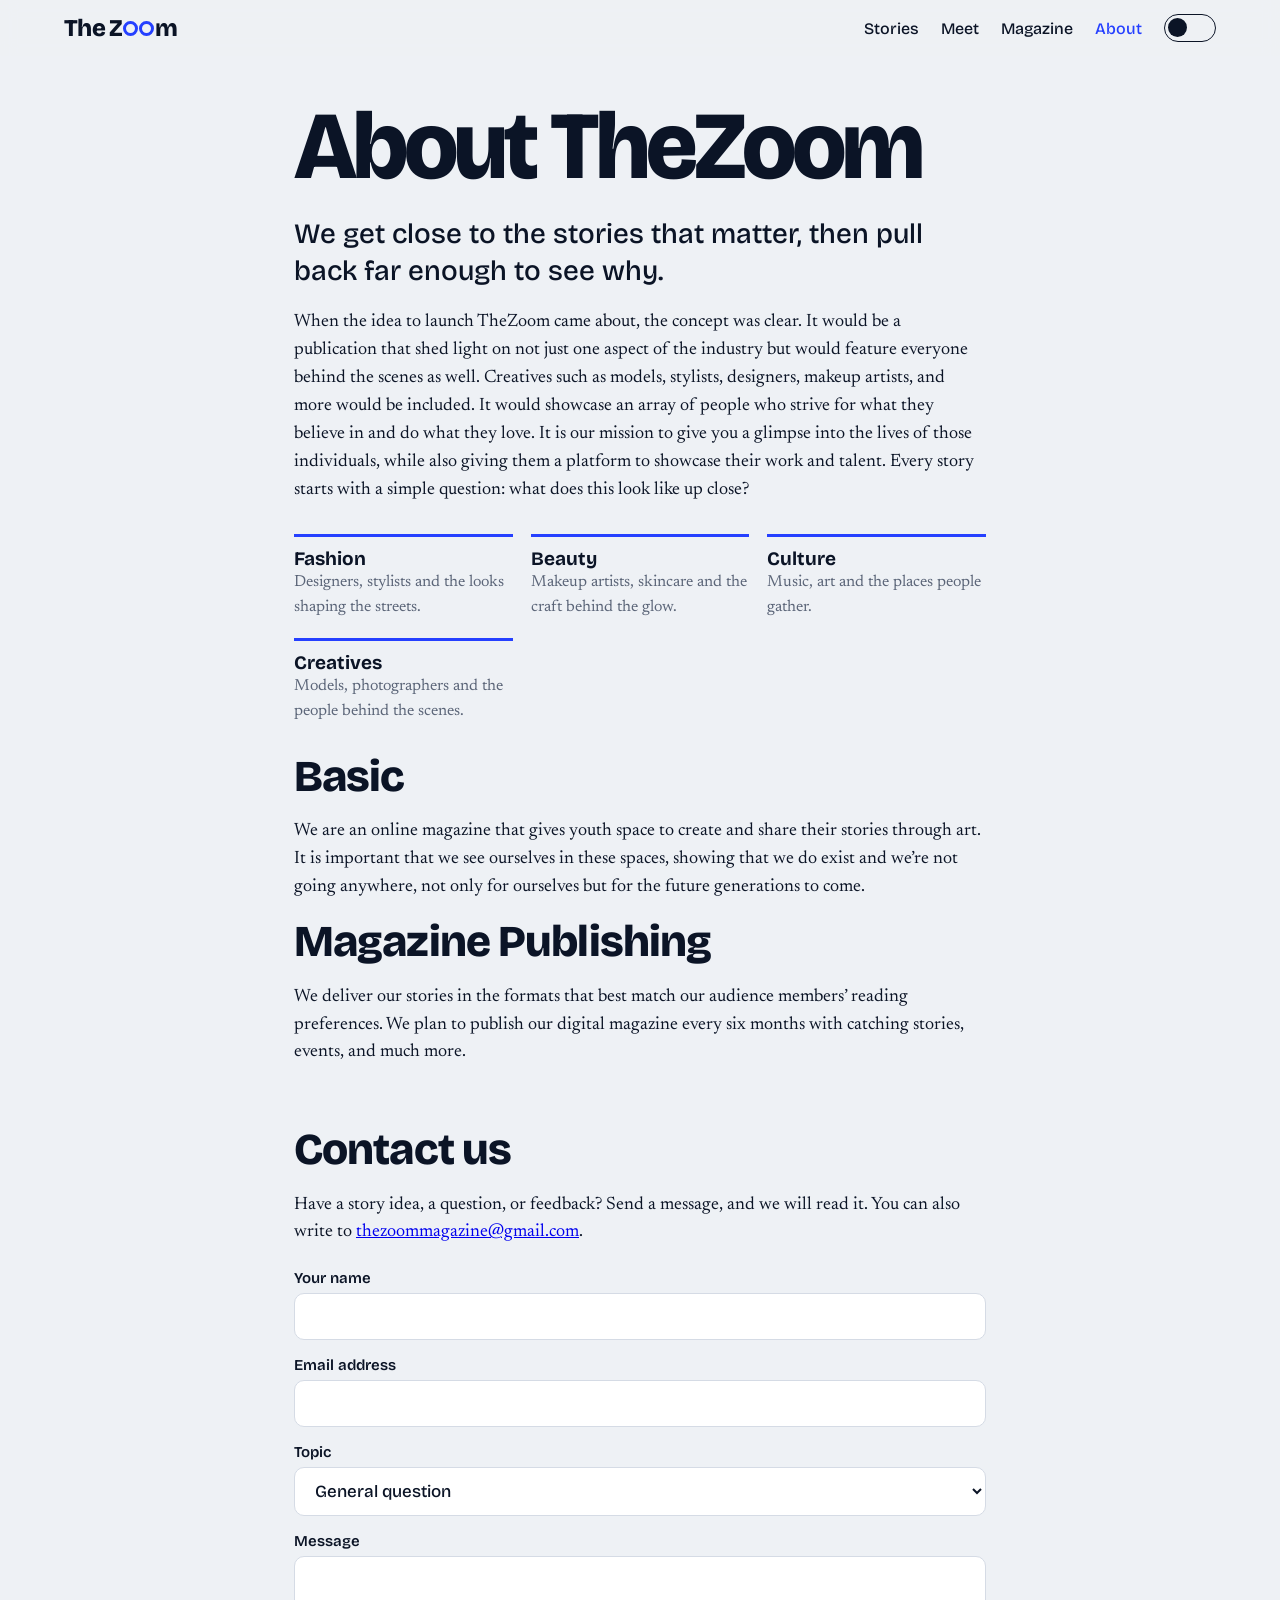
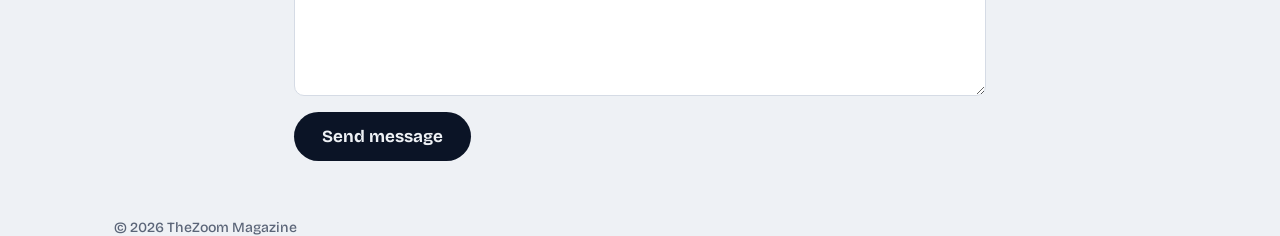
==== commit 2de387e1: "Fix mailto link in contact section" ====
--- a/about.html
+++ b/about.html
@@ -36,7 +36,7 @@
     
   <section class="contact" id="contact">
     <h2>Contact us</h2>
-    <p>Have a story idea, a question, or feedback? Send a message, and we will read it. You can also write to <a id="mailink" href="mailto:thezoommagazine@gmail.com">thezoommagazine@gmail.com</a>.</p>
+    <p>Have a story idea, a question, or feedback? Send a message, and we will read it. You can also write to <a href="mailto:thezoommagazine@gmail.com">thezoommagazine@gmail.com</a>.</p>
     <form id="cform" class="cform" novalidate>
       <div class="field"><label for="cname">Your name</label><input id="cname" autocomplete="name"></div>
       <div class="field"><label for="cemail">Email address</label><input id="cemail" type="email" autocomplete="email"></div>
